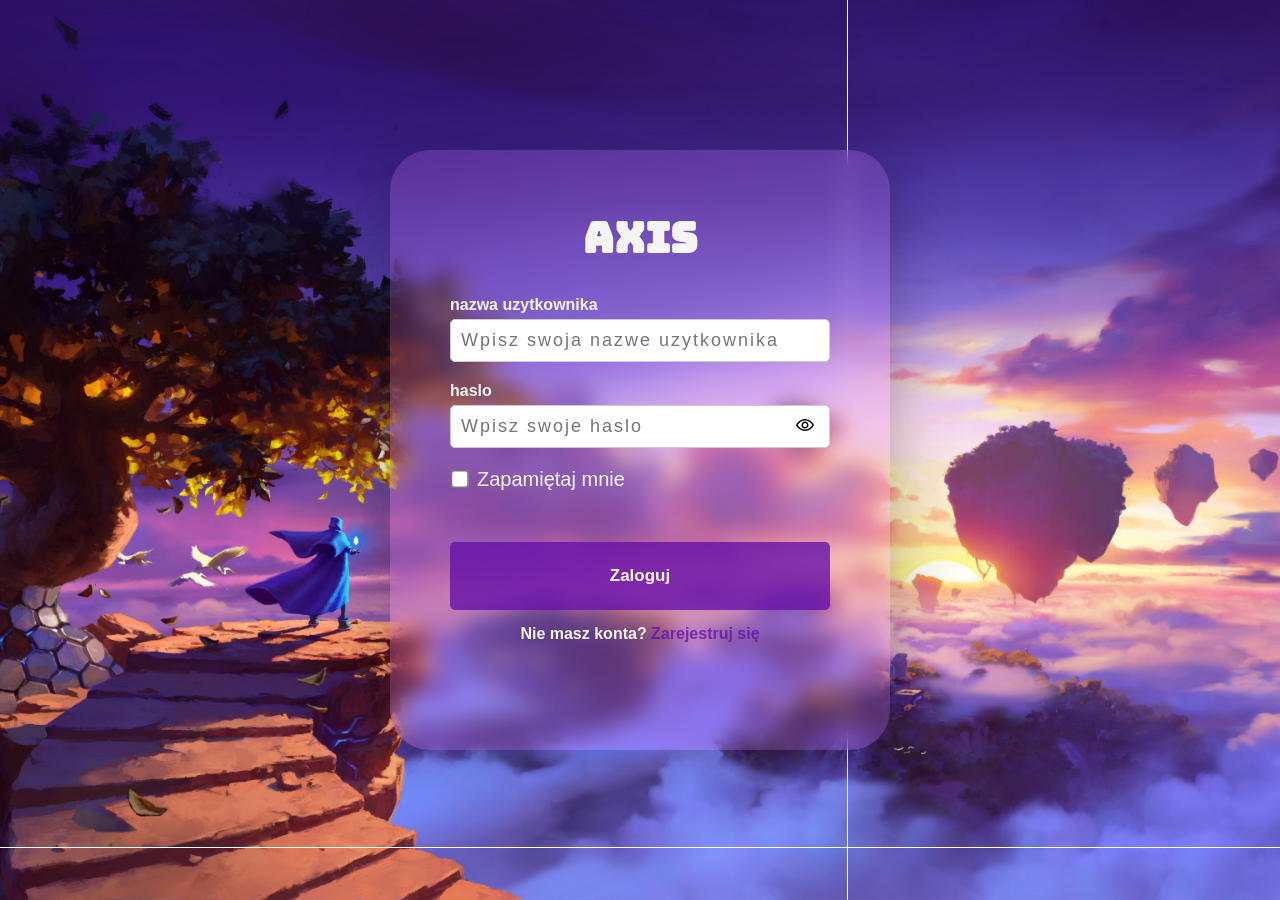
==== www/index.html @ 5ec66dfa "Docker" ====
<!DOCTYPE html>
<html lang="pl">

<head>
    <meta charset="UTF-8">
    <meta name="viewport" content="width=device-width, initial-scale=1.0">
    <title>AXIS - Login</title>
    <link rel="preconnect" href="https://fonts.googleapis.com">
    <link rel="preconnect" href="https://fonts.gstatic.com" crossorigin>
    <link rel="stylesheet" href="https://fonts.googleapis.com/css2?family=Bungee&display=swap">
    <link rel="stylesheet" href="style.css">
</head>

<body>
    <div class="all">
        <h1>AXIS</h1>
        <form class="box">
            <div class="form">
                <label for="username">nazwa uzytkownika</label>
                <input type="text" id="username" placeholder="Wpisz swoja nazwe uzytkownika" autocomplete="username">
            </div>
            <div class="form">
                <label for="password">haslo</label>
                <img src="./visibility_16dp_000000_FILL0_wght400_GRAD0_opsz20.svg" alt="pokaż hasło" class="open-eye"
                    id="togglePassword" width="20" height="20">
                <input type="password" id="password" placeholder="Wpisz swoje haslo" autocomplete="current-password">
            </div>
            <div class="remember">
                <input type="checkbox" id="remember">
                <label for="remember">Zapamiętaj mnie</label>
            </div>
            <p class="form-error" id="loginError"></p>
            <button type="submit" class="btn">Zaloguj</button>
        </form>
        <h5>Nie masz konta? <a href="index1.html">Zarejestruj się</a></h5>
    </div>
    <script src="./scriptLog.js" defer></script>
</body>

</html>
---- www/style.css ----
* {
	margin: 0;
	padding: 0;
	box-sizing: border-box;
}

:root {
	--main-font: 'Bungee', cursive;
	--text-color: whitesmoke;
	--purple-color: #6511aaca;
	--active-color: #6511aa;
}

body {
	font-family: Arial, sans-serif;
	min-height: 100vh;
	position: relative;
	display: flex;
	justify-content: center;
	align-items: center;
	padding: 20px;
}

body::before {
	content: '';
	position: fixed;
	inset: 0;
	background-image: url(./wallpaper1.jpg);
	background-size: cover;
	background-position: center;
	z-index: -1;
	transform: translateZ(0);
}

.all {
	background-color: rgba(214, 124, 235, 0.205);
	padding: 50px;
	border-radius: 40px;
	box-shadow: 0 8px 70px rgba(0, 0, 0, 0.3);
	width: 100%;
	max-width: 450px;
	min-height: 550px;
	backdrop-filter: blur(10px);
	-webkit-backdrop-filter: blur(10px);
	will-change: transform, opacity;
	animation: slideUp 0.6s ease-out forwards;
}

@keyframes slideUp {
	from {
		opacity: 0;
		transform: translateY(30px);
	}
	to {
		opacity: 1;
		transform: translateY(0);
	}
}

.form {
	margin-top: 10px;
	margin-bottom: 20px;
	position: relative;
}

label {
	display: block;
	margin-bottom: 5px;
	color: var(--text-color);
	font-weight: bold;
}

input[type='text'],
input[type='password'] {
	width: 100%;
	padding: 10px;
	border: 1px solid #cccccc;
	border-radius: 5px;
	font-size: 18px;
	letter-spacing: 2px;
	transition:
		outline 0.2s ease,
		box-shadow 0.2s ease;
}

.open-eye {
	display: flex;
	z-index: 1;
	position: absolute;
	right: 15px;
	top: 65%;
	transform: translateY(-50%);
	width: 20px;
	height: 20px;
	cursor: pointer;
	user-select: none;
}

input:focus {
	outline-offset: 2px;
	outline: 3px solid var(--active-color);
	box-shadow: 0 0 8px rgba(101, 17, 170, 0.4);
}

.remember {
	margin-bottom: 20px;
	display: flex;
	align-items: center;
}

.remember input[type='checkbox'] {
	outline: none;
	box-shadow: none;
	zoom: 1.5;
	margin-right: 5px;
}

.remember label {
	font-size: 20px;
	display: inline;
	font-weight: normal;
	margin: 0;
}

button {
	width: 100%;
	margin-top: 5px;
	padding: 22px;
	background-color: var(--purple-color);
	color: var(--text-color);
	border: none;
	border-radius: 5px;
	font-size: 16px;
	cursor: pointer;
	font-weight: bold;
	transition:
		background-color 0.2s ease,
		transform 0.2s ease,
		box-shadow 0.2s ease;
	position: relative;
	overflow: hidden;
}

button:hover {
	background-color: var(--active-color);
	transform: translateY(-2px);
	box-shadow: 0 5px 15px rgba(92, 77, 177, 0.4);
}

button:active {
	transform: translateY(0);
	box-shadow: 0 2px 5px rgba(92, 77, 177, 0.3);
}

button::before {
	content: '';
	position: absolute;
	top: 50%;
	left: 50%;
	width: 0;
	height: 0;
	border-radius: 50%;
	background: rgba(255, 255, 255, 0.3);
	transform: translate(-50%, -50%);
	transition:
		width 0.6s ease-out,
		height 0.6s ease-out,
		opacity 0.6s ease-out;
}

button:active::before {
	width: 400%;
	height: 400%;
	opacity: 0;
}

h1 {
	margin-bottom: 25px;
	font-size: 38px;
	text-align: center;
	font-family: var(--main-font);
	color: var(--text-color);
}

h5 {
	color: var(--text-color);
	text-align: center;
	margin-top: 15px;
	font-size: 16px;
}

a {
	text-decoration: none;
	color: var(--purple-color);
	font-weight: bold;
	transition: color 0.2s ease;
}

a:hover {
	color: var(--active-color);
	text-decoration: underline;
}

@media (max-width: 768px) {
	.all {
		padding: 40px 35px;
		min-height: 500px;
	}
	h1 {
		font-size: 32px;
		margin-bottom: 20px;
	}
	button {
		padding: 18px;
		font-size: 15px;
	}
}

@media (max-width: 600px) {
	body {
		padding: 15px;
	}
	.all {
		padding: 35px 30px;
		border-radius: 30px;
		min-height: auto;
	}
	h1 {
		font-size: 28px;
		margin-bottom: 18px;
	}
	.form {
		margin-bottom: 18px;
	}
	input[type='text'],
	input[type='password'] {
		padding: 12px;
		font-size: 15px;
	}
	button {
		padding: 16px;
		font-size: 15px;
	}
	h5 {
		font-size: 13px;
		margin-top: 12px;
	}
}

@media (max-width: 400px) {
	body {
		padding: 10px;
	}
	.all {
		padding: 30px 25px;
		border-radius: 25px;
	}
	h1 {
		font-size: 26px;
		margin-bottom: 15px;
	}
	input[type='text'],
	input[type='password'] {
		padding: 10px;
		font-size: 14px;
	}
	input[type='password'] {
		font-size: 18px;
		letter-spacing: 2px;
	}
	button {
		padding: 14px;
		font-size: 14px;
	}
	h5 {
		font-size: 12px;
	}
	label {
		font-size: 14px;
	}
}

@media (min-width: 1200px) {
	.all {
		max-width: 500px;
		padding: 60px;
		min-height: 600px;
	}
	h1 {
		font-size: 42px;
		margin-bottom: 30px;
	}
	button {
		padding: 24px;
		font-size: 17px;
	}
}

@media (max-height: 500px) and (orientation: landscape) {
	body {
		padding: 10px;
	}
	.all {
		padding: 20px 30px;
		min-height: auto;
	}
	h1 {
		font-size: 24px;
		margin-bottom: 10px;
	}
	.form {
		margin-bottom: 12px;
	}
	button {
		padding: 12px;
		margin-top: 0;
	}
	h5 {
		margin-top: 10px;
	}
}

.form-error {
    color: #f44336;
    font-size: 13px;
    min-height: 18px;
    margin-bottom: 8px;
}
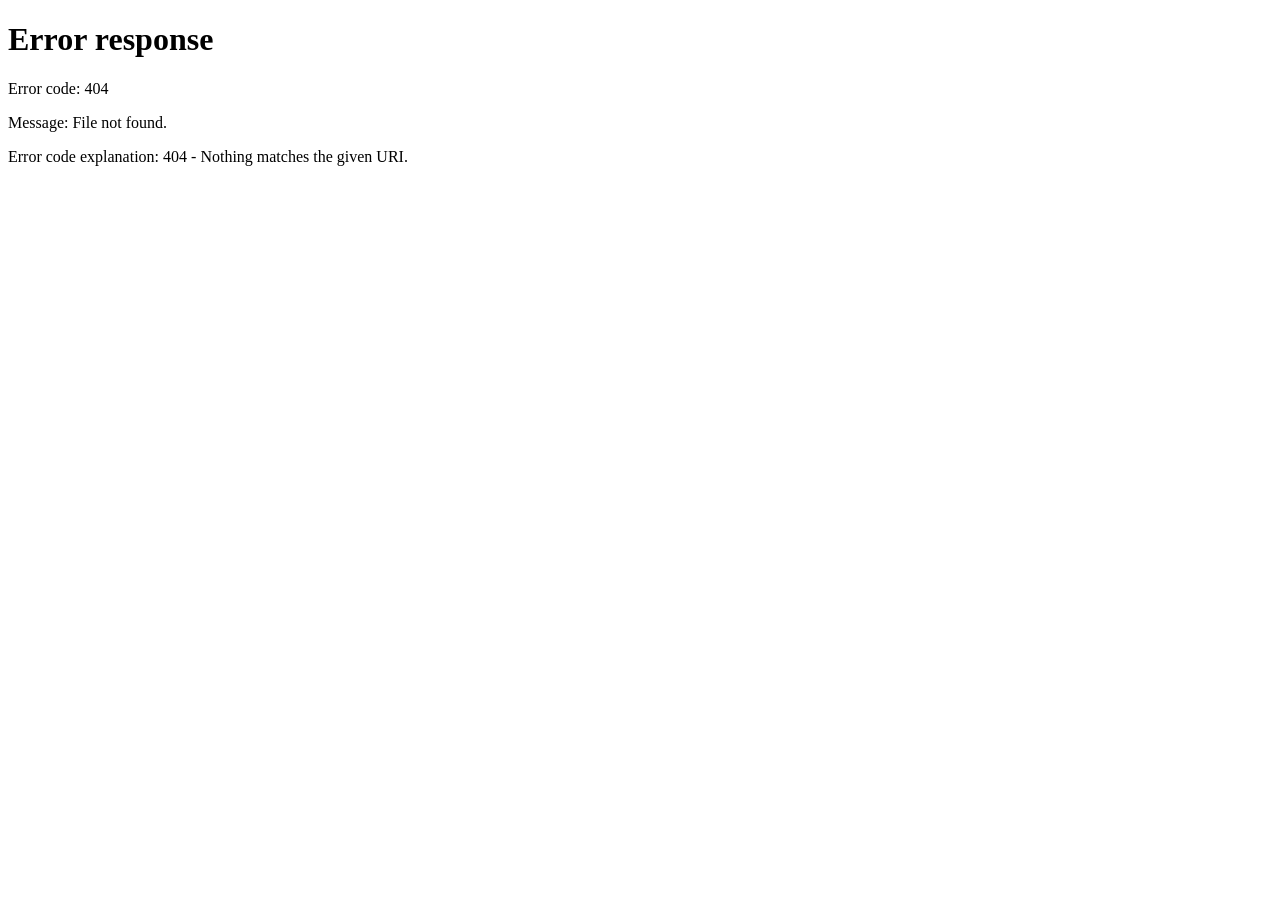
==== commit 58fc3440: "naprawa dockera" ====
--- a/www/index.html
+++ b/www/index.html
@@ -1,40 +1,10 @@
 <!DOCTYPE html>
-<html lang="pl">
-
+<html>
 <head>
-    <meta charset="UTF-8">
-    <meta name="viewport" content="width=device-width, initial-scale=1.0">
-    <title>AXIS - Login</title>
-    <link rel="preconnect" href="https://fonts.googleapis.com">
-    <link rel="preconnect" href="https://fonts.gstatic.com" crossorigin>
-    <link rel="stylesheet" href="https://fonts.googleapis.com/css2?family=Bungee&display=swap">
-    <link rel="stylesheet" href="style.css">
+<meta http-equiv="refresh" content="0; url=/login.html">
+<title>Przekierowanie...</title>
 </head>
-
 <body>
-    <div class="all">
-        <h1>AXIS</h1>
-        <form class="box">
-            <div class="form">
-                <label for="username">nazwa uzytkownika</label>
-                <input type="text" id="username" placeholder="Wpisz swoja nazwe uzytkownika" autocomplete="username">
-            </div>
-            <div class="form">
-                <label for="password">haslo</label>
-                <img src="./visibility_16dp_000000_FILL0_wght400_GRAD0_opsz20.svg" alt="pokaż hasło" class="open-eye"
-                    id="togglePassword" width="20" height="20">
-                <input type="password" id="password" placeholder="Wpisz swoje haslo" autocomplete="current-password">
-            </div>
-            <div class="remember">
-                <input type="checkbox" id="remember">
-                <label for="remember">Zapamiętaj mnie</label>
-            </div>
-            <p class="form-error" id="loginError"></p>
-            <button type="submit" class="btn">Zaloguj</button>
-        </form>
-        <h5>Nie masz konta? <a href="index1.html">Zarejestruj się</a></h5>
-    </div>
-    <script src="./scriptLog.js" defer></script>
+<a href="/login.html">Kliknij tutaj jeśli nie zostałeś przekierowany</a>
 </body>
-
-</html>+</html>
